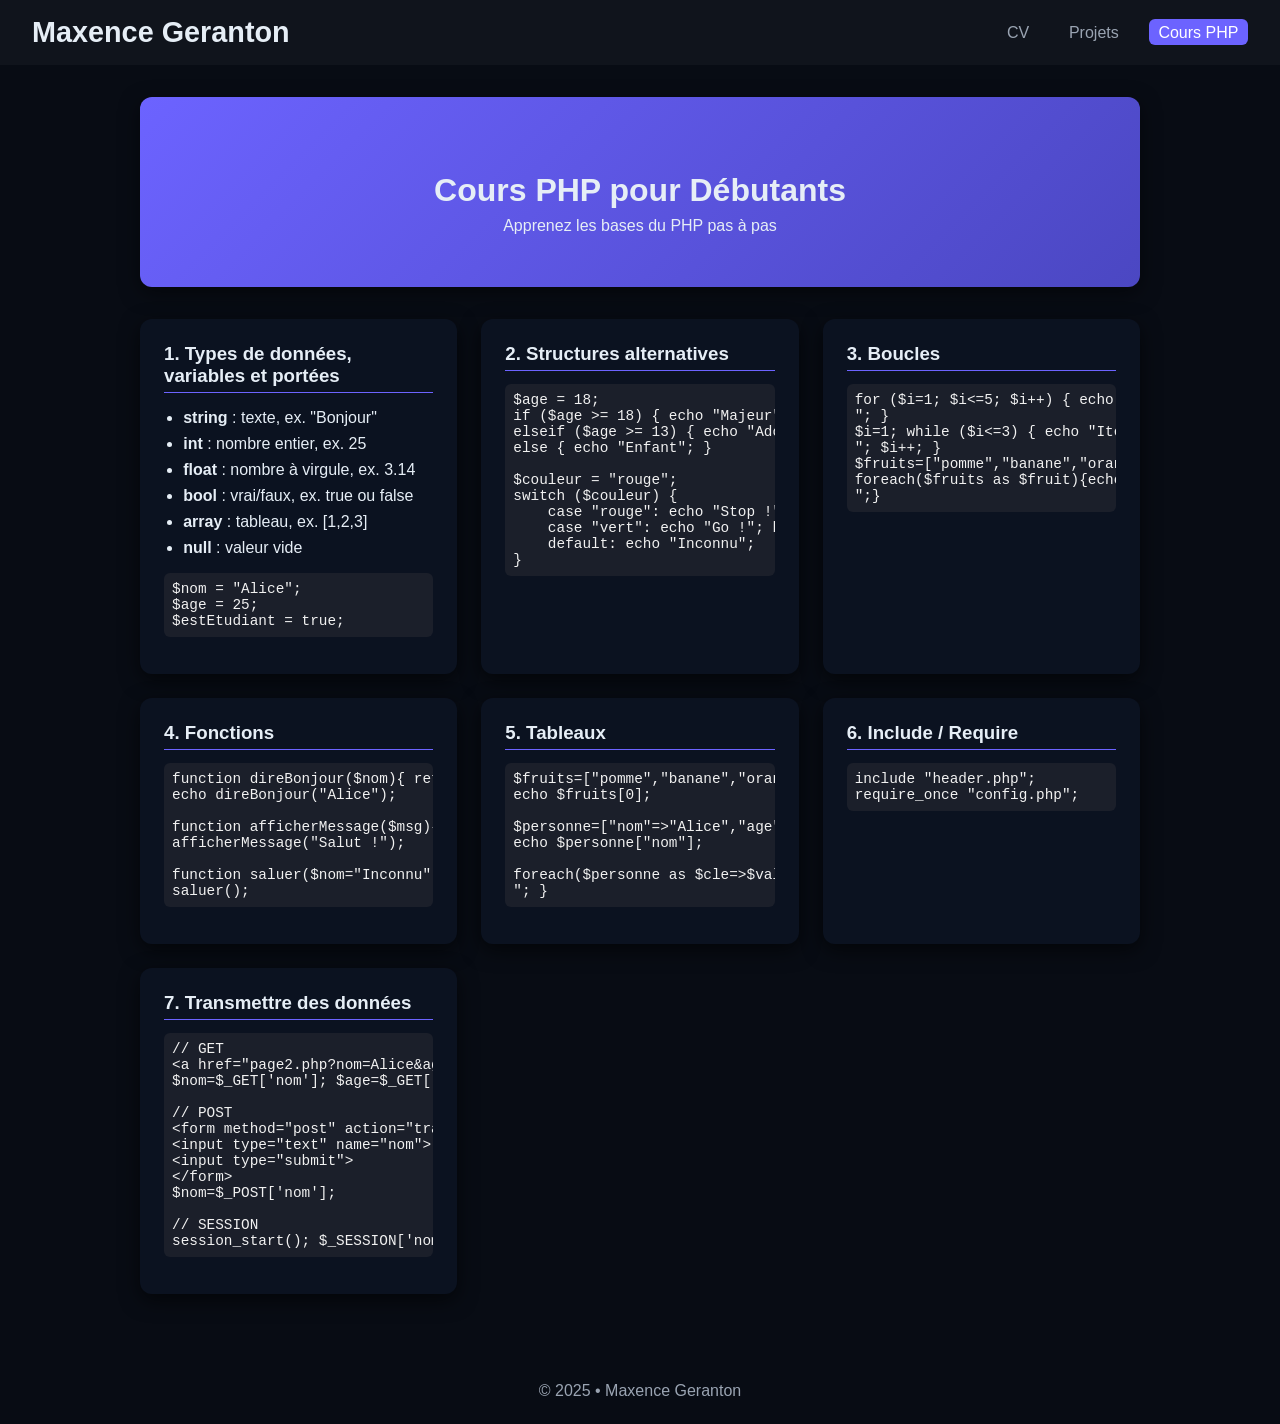
==== coursphp.html @ 60c859a1 "Add files via upload" ====
<!DOCTYPE html>
<html lang="fr">
<head>
  <meta charset="UTF-8">
  <meta name="viewport" content="width=device-width, initial-scale=1.0">
  <title>Cours PHP - Maxence Geranton</title>
  <link rel="stylesheet" href="coursphp.css">
</head>
<body>
  <header>
    <h1>Maxence Geranton</h1>
    <nav>
      <a href="index.html">CV</a>
      <a href="projets.html">Projets</a>
      <a href="coursphp.html" class="active">Cours PHP</a>
    </nav>
  </header>

  <main>
    <section class="hero-hero">
      <h2>Cours PHP pour Débutants</h2>
      <p>Apprenez les bases du PHP pas à pas</p>
    </section>

    <section class="cards-container">

      <div class="card">
        <h3>1. Types de données, variables et portées</h3>
        <ul>
          <li><b>string</b> : texte, ex. "Bonjour"</li>
          <li><b>int</b> : nombre entier, ex. 25</li>
          <li><b>float</b> : nombre à virgule, ex. 3.14</li>
          <li><b>bool</b> : vrai/faux, ex. true ou false</li>
          <li><b>array</b> : tableau, ex. [1,2,3]</li>
          <li><b>null</b> : valeur vide</li>
        </ul>
        <pre><code>$nom = "Alice";
$age = 25;
$estEtudiant = true;</code></pre>
      </div>

      <div class="card">
        <h3>2. Structures alternatives</h3>
        <pre><code>$age = 18;
if ($age >= 18) { echo "Majeur"; }
elseif ($age >= 13) { echo "Adolescent"; }
else { echo "Enfant"; }

$couleur = "rouge";
switch ($couleur) {
    case "rouge": echo "Stop !"; break;
    case "vert": echo "Go !"; break;
    default: echo "Inconnu";
}</code></pre>
      </div>

      <div class="card">
        <h3>3. Boucles</h3>
        <pre><code>for ($i=1; $i<=5; $i++) { echo "Compteur $i<br>"; }
$i=1; while ($i<=3) { echo "Itération $i<br>"; $i++; }
$fruits=["pomme","banane","orange"];
foreach($fruits as $fruit){echo $fruit."<br>";}</code></pre>
      </div>

      <div class="card">
        <h3>4. Fonctions</h3>
        <pre><code>function direBonjour($nom){ return "Bonjour, $nom !"; }
echo direBonjour("Alice");

function afficherMessage($msg){ echo $msg; }
afficherMessage("Salut !");

function saluer($nom="Inconnu"){ echo "Bonjour, $nom !"; }
saluer();</code></pre>
      </div>

      <div class="card">
        <h3>5. Tableaux</h3>
        <pre><code>$fruits=["pomme","banane","orange"];
echo $fruits[0];

$personne=["nom"=>"Alice","age"=>25];
echo $personne["nom"];

foreach($personne as $cle=>$valeur){ echo "$cle : $valeur<br>"; }</code></pre>
      </div>

      <div class="card">
        <h3>6. Include / Require</h3>
        <pre><code>include "header.php";
require_once "config.php";</code></pre>
      </div>

      <div class="card">
        <h3>7. Transmettre des données</h3>
        <pre><code>// GET
&lt;a href="page2.php?nom=Alice&amp;age=25"&gt;Envoyer&lt;/a&gt;
$nom=$_GET['nom']; $age=$_GET['age'];

// POST
&lt;form method="post" action="traitement.php"&gt;
&lt;input type="text" name="nom"&gt;
&lt;input type="submit"&gt;
&lt;/form&gt;
$nom=$_POST['nom'];

// SESSION
session_start(); $_SESSION['nom']="Alice";</code></pre>
      </div>

    </section>
  </main>

  <footer>
    © 2025 • Maxence Geranton
  </footer>
</body>
</html>
---- coursphp.css ----
body {
  font-family: 'Segoe UI', Tahoma, Geneva, Verdana, sans-serif;
  margin: 0;
  background: #080c14;
  color: #e6eef6;
}

header {
  display: flex;
  justify-content: space-between;
  align-items: center;
  padding: 1rem 2rem;
  background: #10141c;
}

header h1 { margin: 0; font-size: 1.8rem; }
header nav a {
  color: #9aa4b2;
  margin-left: 1rem;
  text-decoration: none;
  padding: 0.3rem 0.6rem;
  border-radius: 6px;
}
header nav a.active,
header nav a:hover { background: #6c63ff; color: white; }

main { max-width: 1000px; margin: 0 auto; padding: 2rem; }

.hero-hero {
  text-align: center;
  background: linear-gradient(135deg, #6c63ff, #4b47c2);
  padding: 3rem 1rem;
  border-radius: 12px;
  margin-bottom: 2rem;
  box-shadow: 0 6px 20px rgba(0,0,0,0.5);
}
.hero-hero h2 { font-size: 2rem; margin-bottom: 0.5rem; }
.hero-hero p { margin: 0.3rem 0; }

.cards-container {
  display: grid;
  grid-template-columns: repeat(auto-fit, minmax(260px, 1fr));
  gap: 1.5rem;
}

.card {
  background: #0b1220;
  padding: 1.5rem;
  border-radius: 12px;
  box-shadow: 0 6px 20px rgba(0,0,0,0.6);
}
.card h3 { margin-top: 0; border-bottom: 1px solid #6c63ff; padding-bottom: 0.3rem; margin-bottom: 0.7rem; }
.card ul { padding-left: 1.2rem; }
.card ul li { margin-bottom: 0.5rem; }

pre code {
  background: #1b1f2a;
  color: #f1f1f1;
  padding: 0.5rem;
  border-radius: 6px;
  display: block;
  overflow-x: auto;
  font-family: 'Courier New', monospace;
  font-size: 0.9rem;
}

footer { text-align: center; padding: 1.5rem; color: #9aa4b2; margin-top: 2rem; }

@media(max-width: 800px){
  header { flex-direction: column; align-items: flex-start; }
  .cards-container { grid-template-columns: 1fr; }
}
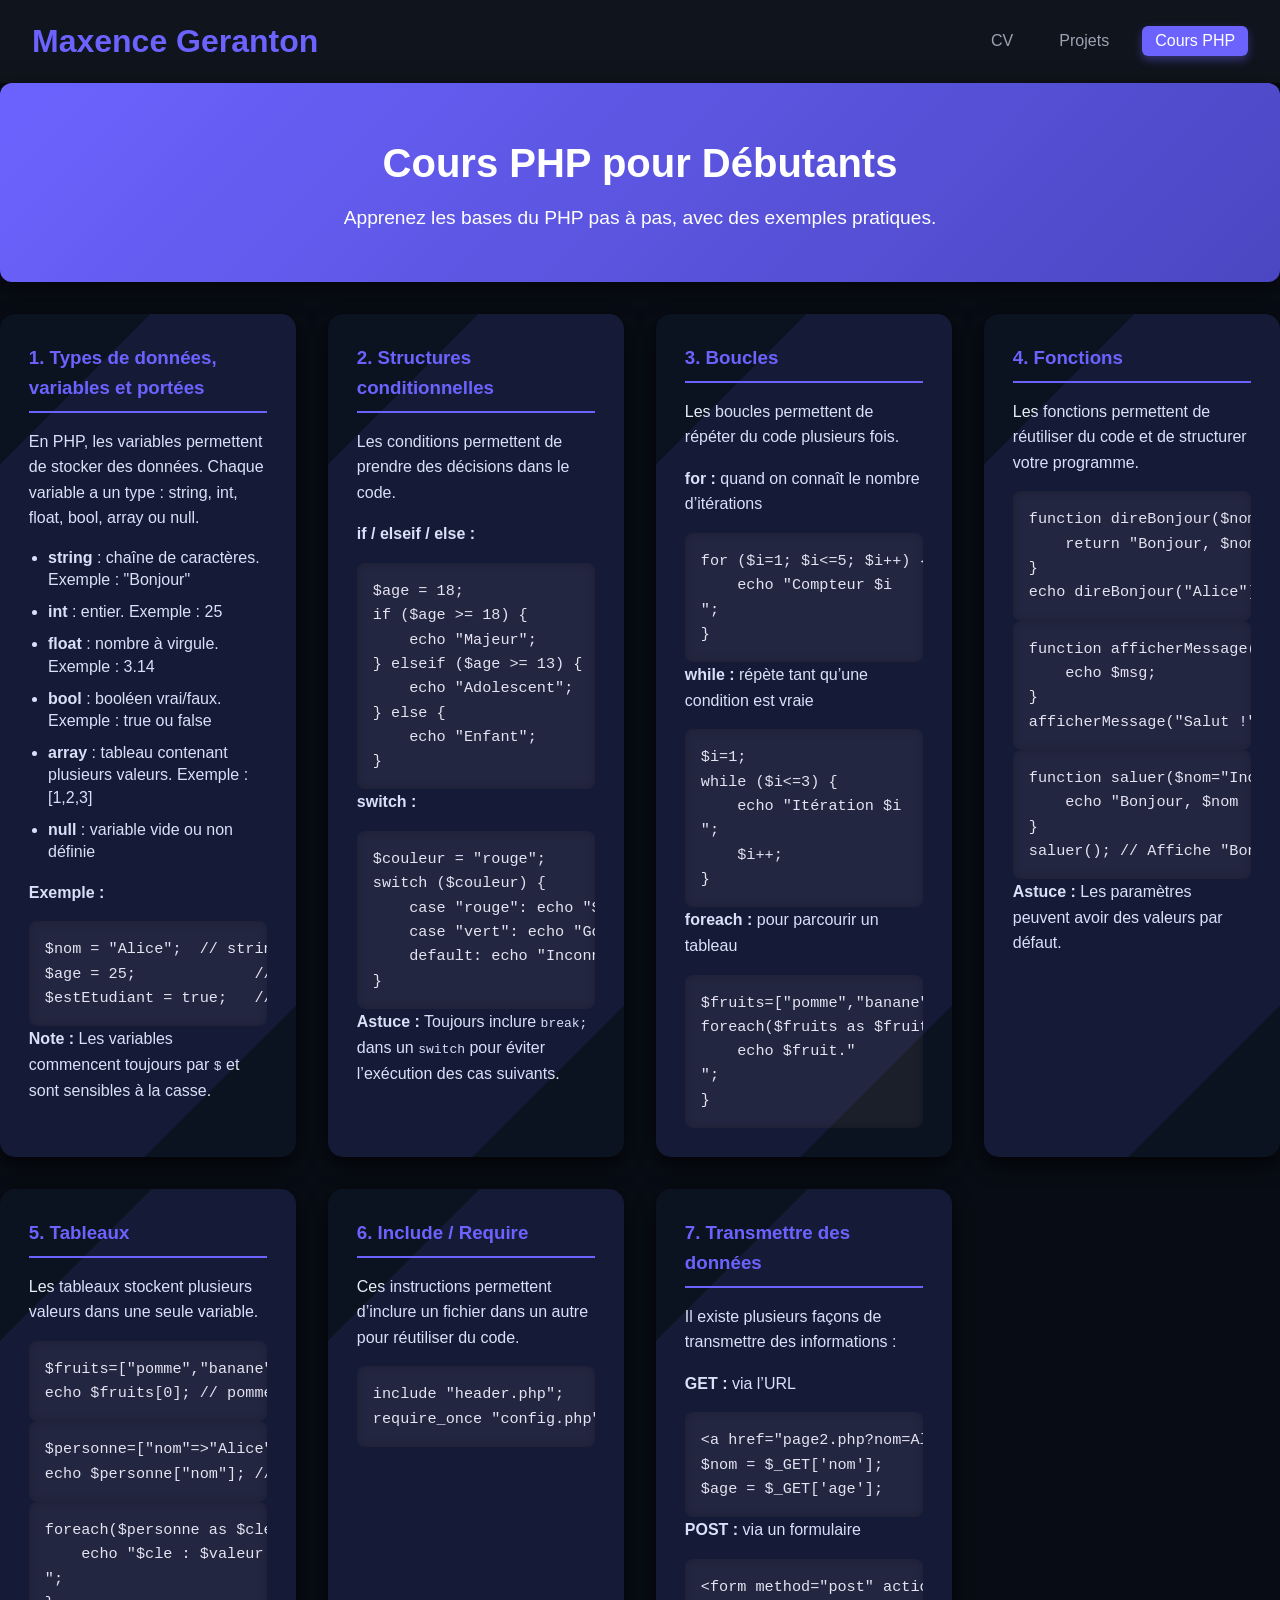
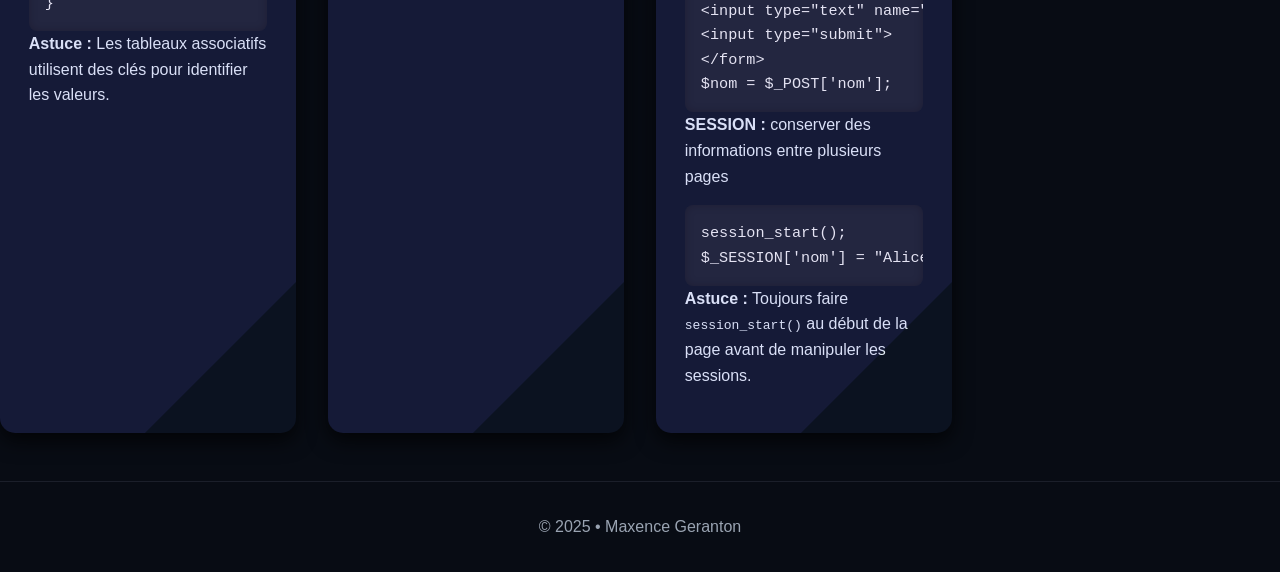
==== commit 0909afb0: "update html" ====
--- a/coursphp.html
+++ b/coursphp.html
@@ -19,93 +19,126 @@
   <main>
     <section class="hero-hero">
       <h2>Cours PHP pour Débutants</h2>
-      <p>Apprenez les bases du PHP pas à pas</p>
+      <p>Apprenez les bases du PHP pas à pas, avec des exemples pratiques.</p>
     </section>
 
     <section class="cards-container">
 
       <div class="card">
         <h3>1. Types de données, variables et portées</h3>
+        <p>En PHP, les variables permettent de stocker des données. Chaque variable a un type : string, int, float, bool, array ou null.</p>
         <ul>
-          <li><b>string</b> : texte, ex. "Bonjour"</li>
-          <li><b>int</b> : nombre entier, ex. 25</li>
-          <li><b>float</b> : nombre à virgule, ex. 3.14</li>
-          <li><b>bool</b> : vrai/faux, ex. true ou false</li>
-          <li><b>array</b> : tableau, ex. [1,2,3]</li>
-          <li><b>null</b> : valeur vide</li>
+          <li><b>string</b> : chaîne de caractères. Exemple : "Bonjour"</li>
+          <li><b>int</b> : entier. Exemple : 25</li>
+          <li><b>float</b> : nombre à virgule. Exemple : 3.14</li>
+          <li><b>bool</b> : booléen vrai/faux. Exemple : true ou false</li>
+          <li><b>array</b> : tableau contenant plusieurs valeurs. Exemple : [1,2,3]</li>
+          <li><b>null</b> : variable vide ou non définie</li>
         </ul>
-        <pre><code>$nom = "Alice";
-$age = 25;
-$estEtudiant = true;</code></pre>
+        <p><b>Exemple :</b></p>
+        <pre><code>$nom = "Alice";  // string
+$age = 25;             // int
+$estEtudiant = true;   // bool</code></pre>
+        <p><b>Note :</b> Les variables commencent toujours par <code>$</code> et sont sensibles à la casse.</p>
       </div>
 
       <div class="card">
-        <h3>2. Structures alternatives</h3>
+        <h3>2. Structures conditionnelles</h3>
+        <p>Les conditions permettent de prendre des décisions dans le code.</p>
+        <p><b>if / elseif / else :</b></p>
         <pre><code>$age = 18;
-if ($age >= 18) { echo "Majeur"; }
-elseif ($age >= 13) { echo "Adolescent"; }
-else { echo "Enfant"; }
-
-$couleur = "rouge";
+if ($age >= 18) {
+    echo "Majeur";
+} elseif ($age >= 13) {
+    echo "Adolescent";
+} else {
+    echo "Enfant";
+}</code></pre>
+        <p><b>switch :</b></p>
+        <pre><code>$couleur = "rouge";
 switch ($couleur) {
     case "rouge": echo "Stop !"; break;
     case "vert": echo "Go !"; break;
     default: echo "Inconnu";
 }</code></pre>
+        <p><b>Astuce :</b> Toujours inclure <code>break;</code> dans un <code>switch</code> pour éviter l’exécution des cas suivants.</p>
       </div>
 
       <div class="card">
         <h3>3. Boucles</h3>
-        <pre><code>for ($i=1; $i<=5; $i++) { echo "Compteur $i<br>"; }
-$i=1; while ($i<=3) { echo "Itération $i<br>"; $i++; }
-$fruits=["pomme","banane","orange"];
-foreach($fruits as $fruit){echo $fruit."<br>";}</code></pre>
+        <p>Les boucles permettent de répéter du code plusieurs fois.</p>
+        <p><b>for :</b> quand on connaît le nombre d’itérations</p>
+        <pre><code>for ($i=1; $i<=5; $i++) {
+    echo "Compteur $i<br>";
+}</code></pre>
+        <p><b>while :</b> répète tant qu’une condition est vraie</p>
+        <pre><code>$i=1;
+while ($i<=3) {
+    echo "Itération $i<br>";
+    $i++;
+}</code></pre>
+        <p><b>foreach :</b> pour parcourir un tableau</p>
+        <pre><code>$fruits=["pomme","banane","orange"];
+foreach($fruits as $fruit){
+    echo $fruit."<br>";
+}</code></pre>
       </div>
 
       <div class="card">
         <h3>4. Fonctions</h3>
-        <pre><code>function direBonjour($nom){ return "Bonjour, $nom !"; }
-echo direBonjour("Alice");
-
-function afficherMessage($msg){ echo $msg; }
-afficherMessage("Salut !");
-
-function saluer($nom="Inconnu"){ echo "Bonjour, $nom !"; }
-saluer();</code></pre>
+        <p>Les fonctions permettent de réutiliser du code et de structurer votre programme.</p>
+        <pre><code>function direBonjour($nom){
+    return "Bonjour, $nom !";
+}
+echo direBonjour("Alice");</code></pre>
+        <pre><code>function afficherMessage($msg){
+    echo $msg;
+}
+afficherMessage("Salut !");</code></pre>
+        <pre><code>function saluer($nom="Inconnu"){
+    echo "Bonjour, $nom !";
+}
+saluer(); // Affiche "Bonjour, Inconnu !"</code></pre>
+        <p><b>Astuce :</b> Les paramètres peuvent avoir des valeurs par défaut.</p>
       </div>
 
       <div class="card">
         <h3>5. Tableaux</h3>
+        <p>Les tableaux stockent plusieurs valeurs dans une seule variable.</p>
         <pre><code>$fruits=["pomme","banane","orange"];
-echo $fruits[0];
-
-$personne=["nom"=>"Alice","age"=>25];
-echo $personne["nom"];
-
-foreach($personne as $cle=>$valeur){ echo "$cle : $valeur<br>"; }</code></pre>
+echo $fruits[0]; // pomme</code></pre>
+        <pre><code>$personne=["nom"=>"Alice","age"=>25];
+echo $personne["nom"]; // Alice</code></pre>
+        <pre><code>foreach($personne as $cle=>$valeur){
+    echo "$cle : $valeur<br>";
+}</code></pre>
+        <p><b>Astuce :</b> Les tableaux associatifs utilisent des clés pour identifier les valeurs.</p>
       </div>
 
       <div class="card">
         <h3>6. Include / Require</h3>
-        <pre><code>include "header.php";
-require_once "config.php";</code></pre>
+        <p>Ces instructions permettent d’inclure un fichier dans un autre pour réutiliser du code.</p>
+        <pre><code>include "header.php";      // inclut le fichier, continue même si erreur
+require_once "config.php"; // inclut le fichier une seule fois, stop si erreur</code></pre>
       </div>
 
       <div class="card">
         <h3>7. Transmettre des données</h3>
-        <pre><code>// GET
-&lt;a href="page2.php?nom=Alice&amp;age=25"&gt;Envoyer&lt;/a&gt;
-$nom=$_GET['nom']; $age=$_GET['age'];
-
-// POST
-&lt;form method="post" action="traitement.php"&gt;
+        <p>Il existe plusieurs façons de transmettre des informations :</p>
+        <p><b>GET :</b> via l’URL</p>
+        <pre><code>&lt;a href="page2.php?nom=Alice&amp;age=25"&gt;Envoyer&lt;/a&gt;
+$nom = $_GET['nom'];
+$age = $_GET['age'];</code></pre>
+        <p><b>POST :</b> via un formulaire</p>
+        <pre><code>&lt;form method="post" action="traitement.php"&gt;
 &lt;input type="text" name="nom"&gt;
 &lt;input type="submit"&gt;
 &lt;/form&gt;
-$nom=$_POST['nom'];
-
-// SESSION
-session_start(); $_SESSION['nom']="Alice";</code></pre>
+$nom = $_POST['nom'];</code></pre>
+        <p><b>SESSION :</b> conserver des informations entre plusieurs pages</p>
+        <pre><code>session_start();
+$_SESSION['nom'] = "Alice";</code></pre>
+        <p><b>Astuce :</b> Toujours faire <code>session_start()</code> au début de la page avant de manipuler les sessions.</p>
       </div>
 
     </section>
--- a/coursphp.css
+++ b/coursphp.css
@@ -1,9 +1,17 @@
+
+* {
+  box-sizing: border-box;
+  margin: 0;
+  padding: 0;
+}
+
 body {
   font-family: 'Segoe UI', Tahoma, Geneva, Verdana, sans-serif;
-  margin: 0;
   background: #080c14;
   color: #e6eef6;
+  line-height: 1.6;
 }
+
 
 header {
   display: flex;
@@ -11,20 +19,32 @@
   align-items: center;
   padding: 1rem 2rem;
   background: #10141c;
+  box-shadow: 0 2px 10px rgba(0,0,0,0.5);
 }
 
-header h1 { margin: 0; font-size: 1.8rem; }
+header h1 { 
+  margin: 0; 
+  font-size: 2rem; 
+  color: #6c63ff;
+}
+
 header nav a {
   color: #9aa4b2;
   margin-left: 1rem;
   text-decoration: none;
-  padding: 0.3rem 0.6rem;
+  padding: 0.4rem 0.8rem;
   border-radius: 6px;
+  transition: all 0.3s ease;
 }
+
 header nav a.active,
-header nav a:hover { background: #6c63ff; color: white; }
+header nav a:hover {
+  background: #6c63ff;
+  color: #fff;
+  transform: translateY(-2px);
+  box-shadow: 0 4px 10px rgba(108,99,255,0.4);
+}
 
-main { max-width: 1000px; margin: 0 auto; padding: 2rem; }
 
 .hero-hero {
   text-align: center;
@@ -32,41 +52,120 @@
   padding: 3rem 1rem;
   border-radius: 12px;
   margin-bottom: 2rem;
-  box-shadow: 0 6px 20px rgba(0,0,0,0.5);
+  box-shadow: 0 6px 25px rgba(0,0,0,0.6);
+  color: #fff;
+  transition: transform 0.3s ease;
 }
-.hero-hero h2 { font-size: 2rem; margin-bottom: 0.5rem; }
-.hero-hero p { margin: 0.3rem 0; }
+
+.hero-hero:hover {
+  transform: scale(1.02);
+}
+
+.hero-hero h2 { 
+  font-size: 2.5rem; 
+  margin-bottom: 0.5rem; 
+}
+
+.hero-hero p { 
+  font-size: 1.2rem;
+}
+
 
 .cards-container {
   display: grid;
-  grid-template-columns: repeat(auto-fit, minmax(260px, 1fr));
-  gap: 1.5rem;
+  grid-template-columns: repeat(auto-fit, minmax(280px, 1fr));
+  gap: 2rem;
 }
 
 .card {
   background: #0b1220;
-  padding: 1.5rem;
-  border-radius: 12px;
-  box-shadow: 0 6px 20px rgba(0,0,0,0.6);
+  padding: 1.8rem;
+  border-radius: 15px;
+  box-shadow: 0 8px 20px rgba(0,0,0,0.7);
+  transition: all 0.3s ease;
+  position: relative;
+  overflow: hidden;
 }
-.card h3 { margin-top: 0; border-bottom: 1px solid #6c63ff; padding-bottom: 0.3rem; margin-bottom: 0.7rem; }
-.card ul { padding-left: 1.2rem; }
-.card ul li { margin-bottom: 0.5rem; }
+
+.card::before {
+  content: "";
+  position: absolute;
+  top: -50%;
+  left: -50%;
+  width: 200%;
+  height: 200%;
+  background: rgba(108,99,255,0.1);
+  transform: rotate(45deg);
+  transition: all 0.5s ease;
+}
+
+.card:hover::before {
+  top: -30%;
+  left: -30%;
+}
+
+.card:hover {
+  transform: translateY(-5px);
+  box-shadow: 0 12px 30px rgba(108,99,255,0.5);
+}
+
+.card h3 { 
+  margin-top: 0; 
+  border-bottom: 2px solid #6c63ff; 
+  padding-bottom: 0.5rem; 
+  margin-bottom: 1rem; 
+  color: #6c63ff;
+}
+
+.card p { 
+  margin-bottom: 1rem; 
+}
+
+.card ul { 
+  padding-left: 1.2rem; 
+  margin-bottom: 1rem;
+}
+
+.card ul li { 
+  margin-bottom: 0.6rem; 
+  line-height: 1.4;
+}
+
 
 pre code {
   background: #1b1f2a;
   color: #f1f1f1;
-  padding: 0.5rem;
-  border-radius: 6px;
+  padding: 1rem;
+  border-radius: 8px;
   display: block;
   overflow-x: auto;
   font-family: 'Courier New', monospace;
-  font-size: 0.9rem;
+  font-size: 0.95rem;
+  box-shadow: inset 0 0 8px rgba(0,0,0,0.3);
+  transition: all 0.3s ease;
 }
 
-footer { text-align: center; padding: 1.5rem; color: #9aa4b2; margin-top: 2rem; }
+pre code:hover {
+  transform: scale(1.02);
+}
+
+
+footer { 
+  text-align: center; 
+  padding: 2rem; 
+  color: #9aa4b2; 
+  margin-top: 3rem; 
+  border-top: 1px solid #1b1f2a;
+}
+
 
 @media(max-width: 800px){
-  header { flex-direction: column; align-items: flex-start; }
-  .cards-container { grid-template-columns: 1fr; }
+  header { 
+    flex-direction: column; 
+    align-items: flex-start; 
+  }
+  .cards-container { 
+    grid-template-columns: 1fr; 
+  }
 }
+
